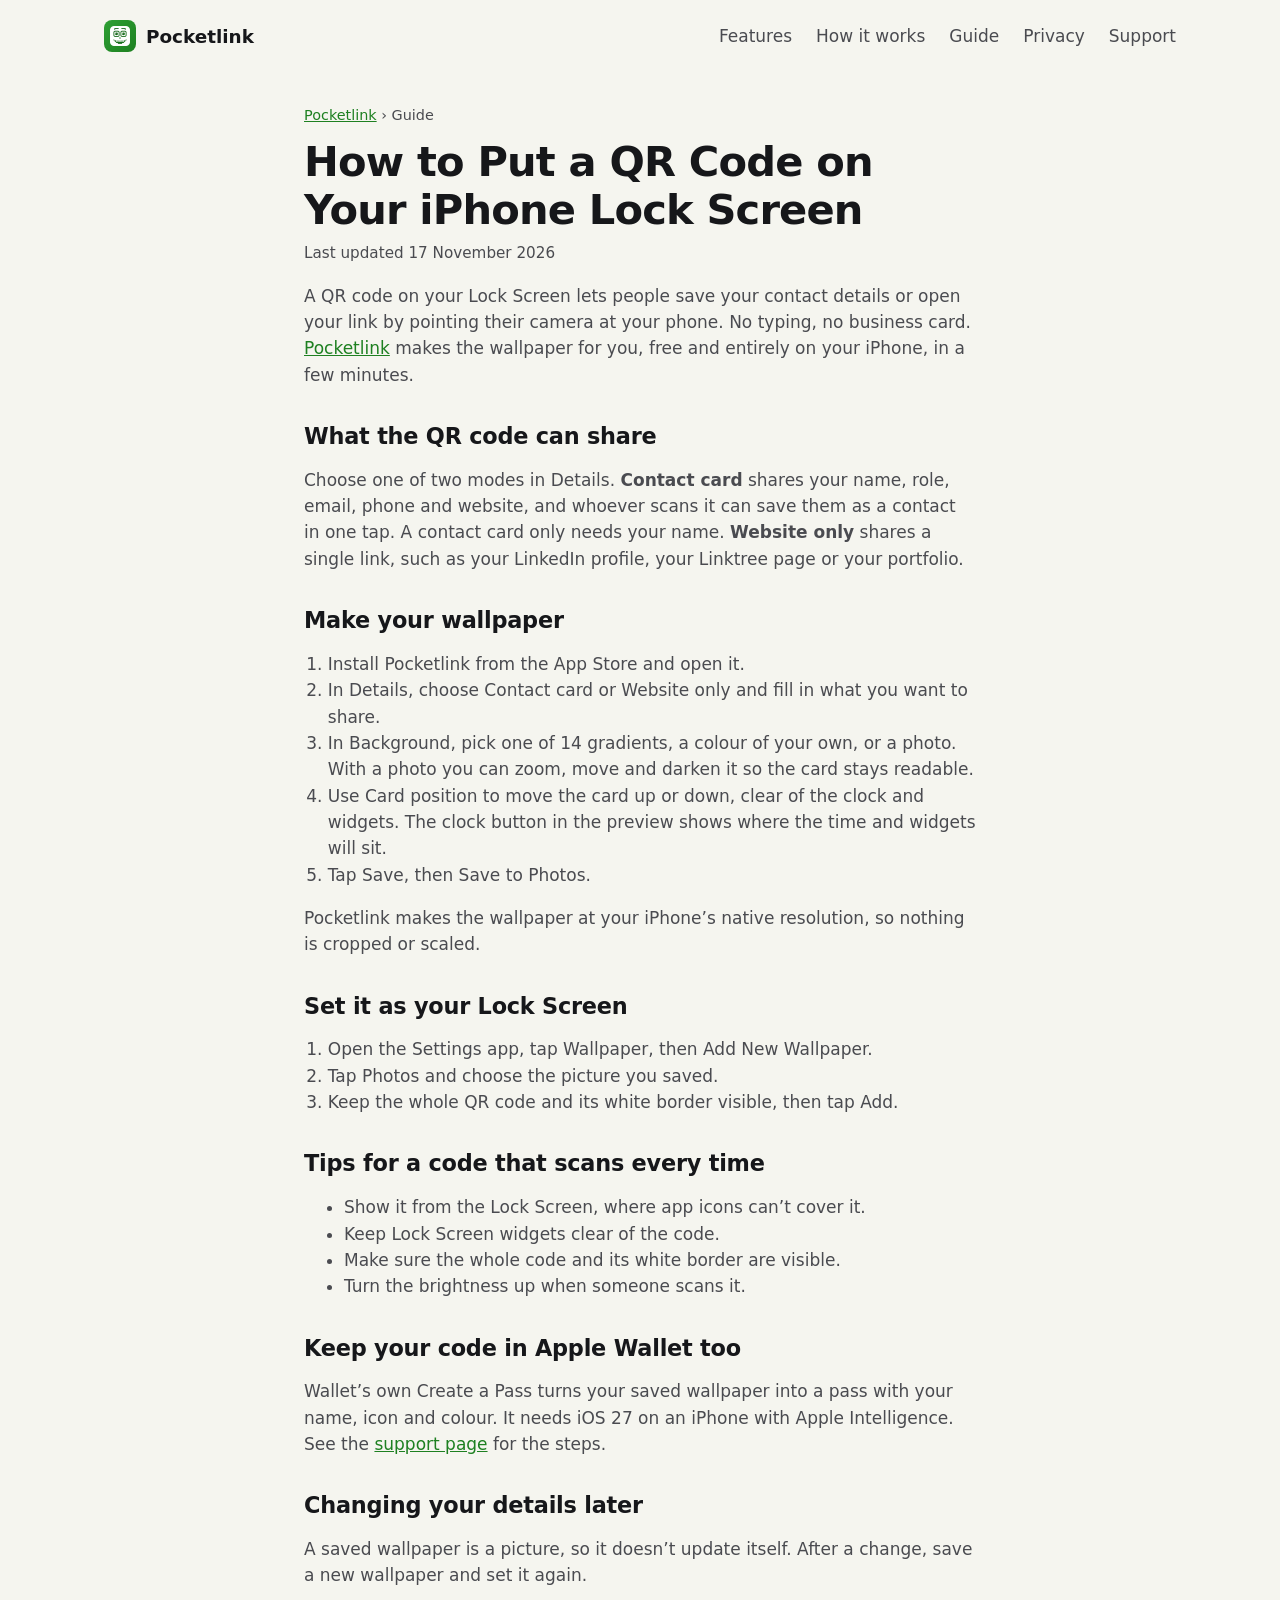
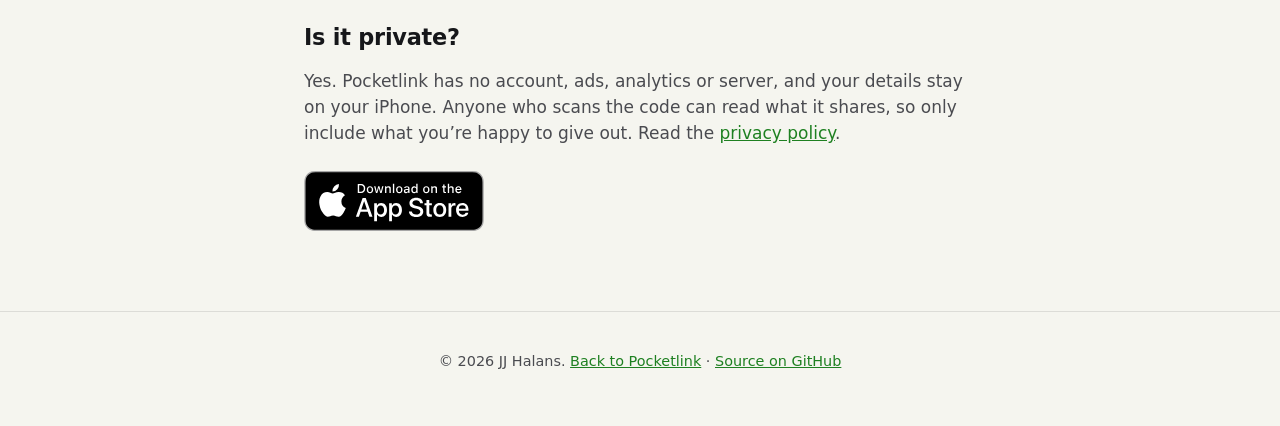
==== guide.html @ 82aa14ca "Add 404 page, guide, support page updates, and SEO enhancements" ====
<!doctype html>
<html lang="en">
<head>
  <meta charset="utf-8">
  <meta name="viewport" content="width=device-width, initial-scale=1">
  <title>How to Put a QR Code on Your iPhone Lock Screen · Pocketlink</title>
  <meta name="description" content="Make a Lock Screen wallpaper with a QR code that shares your contact card or link, then set it as your iPhone wallpaper. Free with Pocketlink.">
  <link rel="canonical" href="https://halans.github.io/Pocketlink/guide.html">
  <meta name="color-scheme" content="light dark">
  <meta property="og:type" content="website">
  <meta property="og:site_name" content="Pocketlink">
  <meta property="og:title" content="How to Put a QR Code on Your iPhone Lock Screen · Pocketlink">
  <meta property="og:description" content="Make a Lock Screen wallpaper with a QR code that shares your contact card or link, then set it as your iPhone wallpaper. Free with Pocketlink.">
  <meta property="og:url" content="https://halans.github.io/Pocketlink/guide.html">
  <meta property="og:image" content="https://halans.github.io/Pocketlink/assets/og-image.png">
  <meta property="og:image:width" content="1200">
  <meta property="og:image:height" content="630">
  <meta property="og:image:alt" content="Pocketlink: your contact card on your Lock Screen. A wallpaper with a QR code, shown in the app on iPhone.">
  <meta name="twitter:card" content="summary_large_image">
  <link rel="icon" href="favicon.ico" sizes="48x48">
  <link rel="icon" href="assets/favicon-96.png" type="image/png" sizes="96x96">
  <link rel="apple-touch-icon" href="assets/apple-touch-icon.png">
  <link rel="stylesheet" href="styles.css">
</head>
<body>
  <a class="skip-link" href="#main">Skip to content</a>

  <header class="site-header">
    <a class="brand" href="./" aria-label="Pocketlink home">
      <img src="assets/icon-512.png" alt="" width="32" height="32">
      <span>Pocketlink</span>
    </a>
    <nav aria-label="Page">
      <a href="./#features">Features</a>
      <a href="./#how">How it works</a>
      <a href="guide.html" aria-current="page">Guide</a>
      <a href="privacy.html">Privacy</a>
      <a href="support.html">Support</a>
    </nav>
  </header>

  <main id="main" class="prose">
    <p class="breadcrumb"><a href="./">Pocketlink</a> › Guide</p>
    <h1>How to Put a QR Code on Your iPhone Lock Screen</h1>
    <p class="updated">Last updated 17 November 2026</p>

    <p>A QR code on your Lock Screen lets people save your contact details or open your link by pointing their camera at your phone. No typing, no business card. <a href="https://apps.apple.com/app/pocketlink/id6835361992">Pocketlink</a> makes the wallpaper for you, free and entirely on your iPhone, in a few minutes.</p>

    <h2>What the QR code can share</h2>
    <p>Choose one of two modes in Details. <strong>Contact card</strong> shares your name, role, email, phone and website, and whoever scans it can save them as a contact in one tap. A contact card only needs your name. <strong>Website only</strong> shares a single link, such as your LinkedIn profile, your Linktree page or your portfolio.</p>

    <h2>Make your wallpaper</h2>
    <ol>
      <li>Install Pocketlink from the App Store and open it.</li>
      <li>In Details, choose Contact card or Website only and fill in what you want to share.</li>
      <li>In Background, pick one of 14 gradients, a colour of your own, or a photo. With a photo you can zoom, move and darken it so the card stays readable.</li>
      <li>Use Card position to move the card up or down, clear of the clock and widgets. The clock button in the preview shows where the time and widgets will sit.</li>
      <li>Tap Save, then Save to Photos.</li>
    </ol>
    <p>Pocketlink makes the wallpaper at your iPhone’s native resolution, so nothing is cropped or scaled.</p>

    <h2>Set it as your Lock Screen</h2>
    <ol>
      <li>Open the Settings app, tap Wallpaper, then Add New Wallpaper.</li>
      <li>Tap Photos and choose the picture you saved.</li>
      <li>Keep the whole QR code and its white border visible, then tap Add.</li>
    </ol>

    <h2>Tips for a code that scans every time</h2>
    <ul>
      <li>Show it from the Lock Screen, where app icons can’t cover it.</li>
      <li>Keep Lock Screen widgets clear of the code.</li>
      <li>Make sure the whole code and its white border are visible.</li>
      <li>Turn the brightness up when someone scans it.</li>
    </ul>

    <h2>Keep your code in Apple Wallet too</h2>
    <p>Wallet’s own Create a Pass turns your saved wallpaper into a pass with your name, icon and colour. It needs iOS 27 on an iPhone with Apple Intelligence. See the <a href="support.html">support page</a> for the steps.</p>

    <h2>Changing your details later</h2>
    <p>A saved wallpaper is a picture, so it doesn’t update itself. After a change, save a new wallpaper and set it again.</p>

    <h2>Is it private?</h2>
    <p>Yes. Pocketlink has no account, ads, analytics or server, and your details stay on your iPhone. Anyone who scans the code can read what it shares, so only include what you’re happy to give out. Read the <a href="privacy.html">privacy policy</a>.</p>

    <div class="cta">
      <a class="app-store-badge" href="https://apps.apple.com/app/pocketlink/id6835361992">
        <picture>
          <source srcset="assets/app-store-badge-white.svg" media="(prefers-color-scheme: dark)">
          <img src="assets/app-store-badge-black.svg" alt="Download on the App Store" width="180" height="60">
        </picture>
      </a>
    </div>
  </main>

  <footer class="site-footer">
    <p>© 2026 JJ Halans. <a href="./">Back to Pocketlink</a> · <a href="https://github.com/halans/Pocketlink">Source on GitHub</a></p>
  </footer>
</body>
</html>
---- styles.css ----
/* Pocketlink landing page. Colours match the app's asset catalog, including its measured contrast:
   accent #1E8021 is 4.6:1 on the light page, #5BCB5F is 8.2:1 on charcoal. */
:root {
  --accent: #1E8021;
  --on-accent: #FFFFFF;
  --page: #F5F5EF;
  --surface: #FBFBF7;
  --text: #16171A;
  --text-secondary: #4A4B50;   /* 8.0:1 on the page */
  --hairline: rgba(0, 0, 0, 0.10);
  --shadow: 0 1px 2px rgba(0, 0, 0, 0.05), 0 8px 24px rgba(0, 0, 0, 0.06);
  --radius-small: 10px;
  --radius-medium: 14px;
  --radius-large: 20px;
  --radius-xlarge: 28px;
  --rounded: ui-rounded, "SF Pro Rounded", system-ui, -apple-system, "Segoe UI", sans-serif;
  --body: system-ui, -apple-system, "Segoe UI", Roboto, sans-serif;
  color-scheme: light dark;
}

@media (prefers-color-scheme: dark) {
  :root {
    --accent: #5BCB5F;
    --on-accent: #1C1D20;
    --page: #1C1D20;
    --surface: #2A2B2F;
    --text: #F2F2F4;
    --text-secondary: #B4B5BB;   /* 8.2:1 on charcoal */
    --hairline: rgba(255, 255, 255, 0.10);
    --shadow: 0 1px 2px rgba(0, 0, 0, 0.3), 0 8px 24px rgba(0, 0, 0, 0.3);
  }
}

*, *::before, *::after { box-sizing: border-box; }

html { scroll-behavior: smooth; }
@media (prefers-reduced-motion: reduce) { html { scroll-behavior: auto; } }

/* The tilted hero phone pokes past the edge on narrow screens; never let it widen the page. */
html, body { overflow-x: clip; }

body {
  margin: 0;
  background: var(--page);
  color: var(--text);
  font: 17px/1.55 var(--body);
  -webkit-font-smoothing: antialiased;
}

img { max-width: 100%; height: auto; display: block; }
picture { display: block; }

a { color: var(--accent); }
a:focus-visible, .skip-link:focus-visible {
  outline: 3px solid var(--accent);
  outline-offset: 3px;
  border-radius: 4px;
}

.skip-link {
  position: absolute; left: 16px; top: -48px;
  background: var(--surface); color: var(--text);
  padding: 8px 16px; border-radius: var(--radius-small);
  z-index: 10;
}
.skip-link:focus { top: 16px; }

h1, h2, h3 { font-family: var(--rounded); line-height: 1.15; margin: 0; }
h1 { font-size: clamp(2.25rem, 5vw, 3.5rem); font-weight: 800; letter-spacing: -0.02em; }
h2 { font-size: clamp(1.75rem, 3.2vw, 2.4rem); font-weight: 750; letter-spacing: -0.01em; text-align: center; }
h3 { font-size: 1.15rem; font-weight: 700; }

/* Header */
.site-header {
  display: flex; align-items: center; justify-content: space-between; gap: 16px;
  max-width: 1120px; margin: 0 auto; padding: 20px 24px;
}
.brand {
  display: inline-flex; align-items: center; gap: 10px;
  color: var(--text); text-decoration: none;
  font: 700 1.15rem var(--rounded);
}
.brand img { border-radius: 8px; }
.site-header nav { display: flex; gap: 24px; }
.site-header nav a { color: var(--text-secondary); text-decoration: none; font-weight: 500; }
.site-header nav a:hover { color: var(--text); }
@media (max-width: 560px) { .site-header nav a:not(:last-child) { display: none; } }

/* Hero */
.hero {
  display: grid; grid-template-columns: 1.05fr 1fr; align-items: center; gap: 48px;
  max-width: 1120px; margin: 0 auto; padding: 48px 24px 72px;
}
.eyebrow {
  font: 700 0.85rem var(--rounded); letter-spacing: 0.08em; text-transform: uppercase;
  color: var(--accent); margin: 0 0 12px;
}
.lede { font-size: 1.2rem; color: var(--text-secondary); margin: 20px 0 28px; max-width: 34em; }
.cta { display: flex; flex-wrap: wrap; align-items: center; gap: 12px 20px; }
.cta-note { margin: 0; color: var(--text-secondary); font-size: 0.95rem; }

.app-store-badge { display: inline-block; line-height: 0; border-radius: 12px; }
.app-store-badge img { display: block; width: 180px; height: 60px; }
.app-store-badge:focus-visible { outline: 3px solid var(--accent); outline-offset: 4px; }

.hero-art { position: relative; min-height: 560px; }
.phone {
  margin: 0; position: absolute; width: 58%;
  border-radius: 38px; overflow: hidden;
  border: 8px solid #0E0F11;
  box-shadow: 0 24px 60px rgba(0, 0, 0, 0.22);
  background: #0E0F11;
}
.phone img { border-radius: 30px; }
.phone--front { left: 4%; top: 0; z-index: 2; }
.phone--back { right: 0; top: 64px; transform: rotate(4deg); opacity: 0.96; }

/* Sections */
.section { max-width: 1120px; margin: 0 auto; padding: 72px 24px; }
.section-lede { text-align: center; color: var(--text-secondary); margin: 12px auto 0; max-width: 36em; }

.features {
  list-style: none; margin: 40px 0 0; padding: 0;
  display: grid; grid-template-columns: repeat(3, 1fr); gap: 20px;
}
.card {
  background: var(--surface);
  border: 0.5px solid var(--hairline);
  border-radius: var(--radius-large);
  box-shadow: var(--shadow);
  padding: 24px;
}
.card svg {
  width: 32px; height: 32px; margin-bottom: 14px;
  fill: none; stroke: var(--accent); stroke-width: 1.8; stroke-linecap: round; stroke-linejoin: round;
}
.card p { color: var(--text-secondary); margin: 8px 0 0; }

.how { text-align: center; }
.steps {
  list-style: none; margin: 40px 0 0; padding: 0;
  display: grid; grid-template-columns: repeat(3, 1fr); gap: 20px; counter-reset: none;
}
.steps li { padding: 8px 16px; }
.step-number {
  display: inline-grid; place-items: center;
  width: 48px; height: 48px; border-radius: 50%;
  background: var(--accent); color: var(--on-accent);
  font: 800 1.3rem var(--rounded); margin-bottom: 14px;
}
.steps p { color: var(--text-secondary); margin: 8px auto 0; max-width: 22em; }

.showcase-art {
  display: flex; justify-content: center; align-items: flex-end; gap: 32px; flex-wrap: wrap;
  margin-top: 40px;
}
.showcase-art figure { margin: 0; text-align: center; }
.showcase-art img {
  border-radius: var(--radius-xlarge);
  box-shadow: var(--shadow);
  border: 0.5px solid var(--hairline);
}
.showcase-art figure:first-child img { width: 280px; }
.showcase-art figure:last-child img { width: 400px; }
.showcase-art figcaption { margin-top: 12px; color: var(--text-secondary); font: 600 0.95rem var(--rounded); }

.faq-list { display: grid; grid-template-columns: repeat(2, 1fr); gap: 20px; margin-top: 40px; }
.faq-list > div {
  background: var(--surface); border: 0.5px solid var(--hairline);
  border-radius: var(--radius-large); box-shadow: var(--shadow); padding: 24px;
}
.faq-list > div:last-child:nth-child(odd) { grid-column: 1 / -1; }
.faq-list p { color: var(--text-secondary); margin: 8px 0 0; }
.faq .section-lede { margin-top: 28px; }
@media (max-width: 700px) { .faq-list { grid-template-columns: 1fr; } }

.closing { text-align: center; display: grid; justify-items: center; gap: 20px; padding-bottom: 96px; }
.closing img { border-radius: 22px; box-shadow: var(--shadow); }

/* Footer */
.site-footer {
  border-top: 0.5px solid var(--hairline);
  text-align: center; color: var(--text-secondary); font-size: 0.9rem;
  padding: 32px 24px 48px;
}
.site-footer p { margin: 6px 0; }
.site-footer .fine { font-size: 0.8rem; }

/* Gentle entrance, only when motion is welcome. Movement only, never opacity, so the content is
   visible even where animations don't run. */
@media (prefers-reduced-motion: no-preference) {
  .hero-copy, .hero-art { animation: rise 0.6s ease-out; }
  @keyframes rise { from { transform: translateY(12px); } to { transform: none; } }
}

/* Smaller screens */
@media (max-width: 900px) {
  .hero { grid-template-columns: 1fr; text-align: center; padding-top: 24px; }
  .lede { margin-left: auto; margin-right: auto; }
  .cta { justify-content: center; }
  .hero-art { min-height: 0; height: 520px; max-width: 420px; margin: 0 auto; width: 100%; }
  .features, .steps { grid-template-columns: 1fr 1fr; }
}
@media (max-width: 600px) {
  .features, .steps { grid-template-columns: 1fr; }
  .hero-art { height: 460px; }
  .showcase-art figure:last-child img { width: 100%; }
}

/* Privacy page */
.prose { max-width: 720px; margin: 0 auto; padding: 32px 24px 80px; }
.prose h1 { font-size: clamp(2rem, 4vw, 2.6rem); margin-bottom: 8px; }
.prose h2 { text-align: left; font-size: 1.4rem; margin: 36px 0 8px; }
.prose h3 { font-size: 1.1rem; margin: 24px 0 4px; }
.prose p, .prose li { color: var(--text-secondary); }
.prose .updated { color: var(--text-secondary); font-size: 0.95rem; margin-top: 0; }

/* Guide and 404 */
.prose ol { padding-left: 1.4em; }
.prose .cta { margin-top: 24px; }
.prose .breadcrumb { font-size: 0.9rem; margin: 0 0 12px; color: var(--text-secondary); }
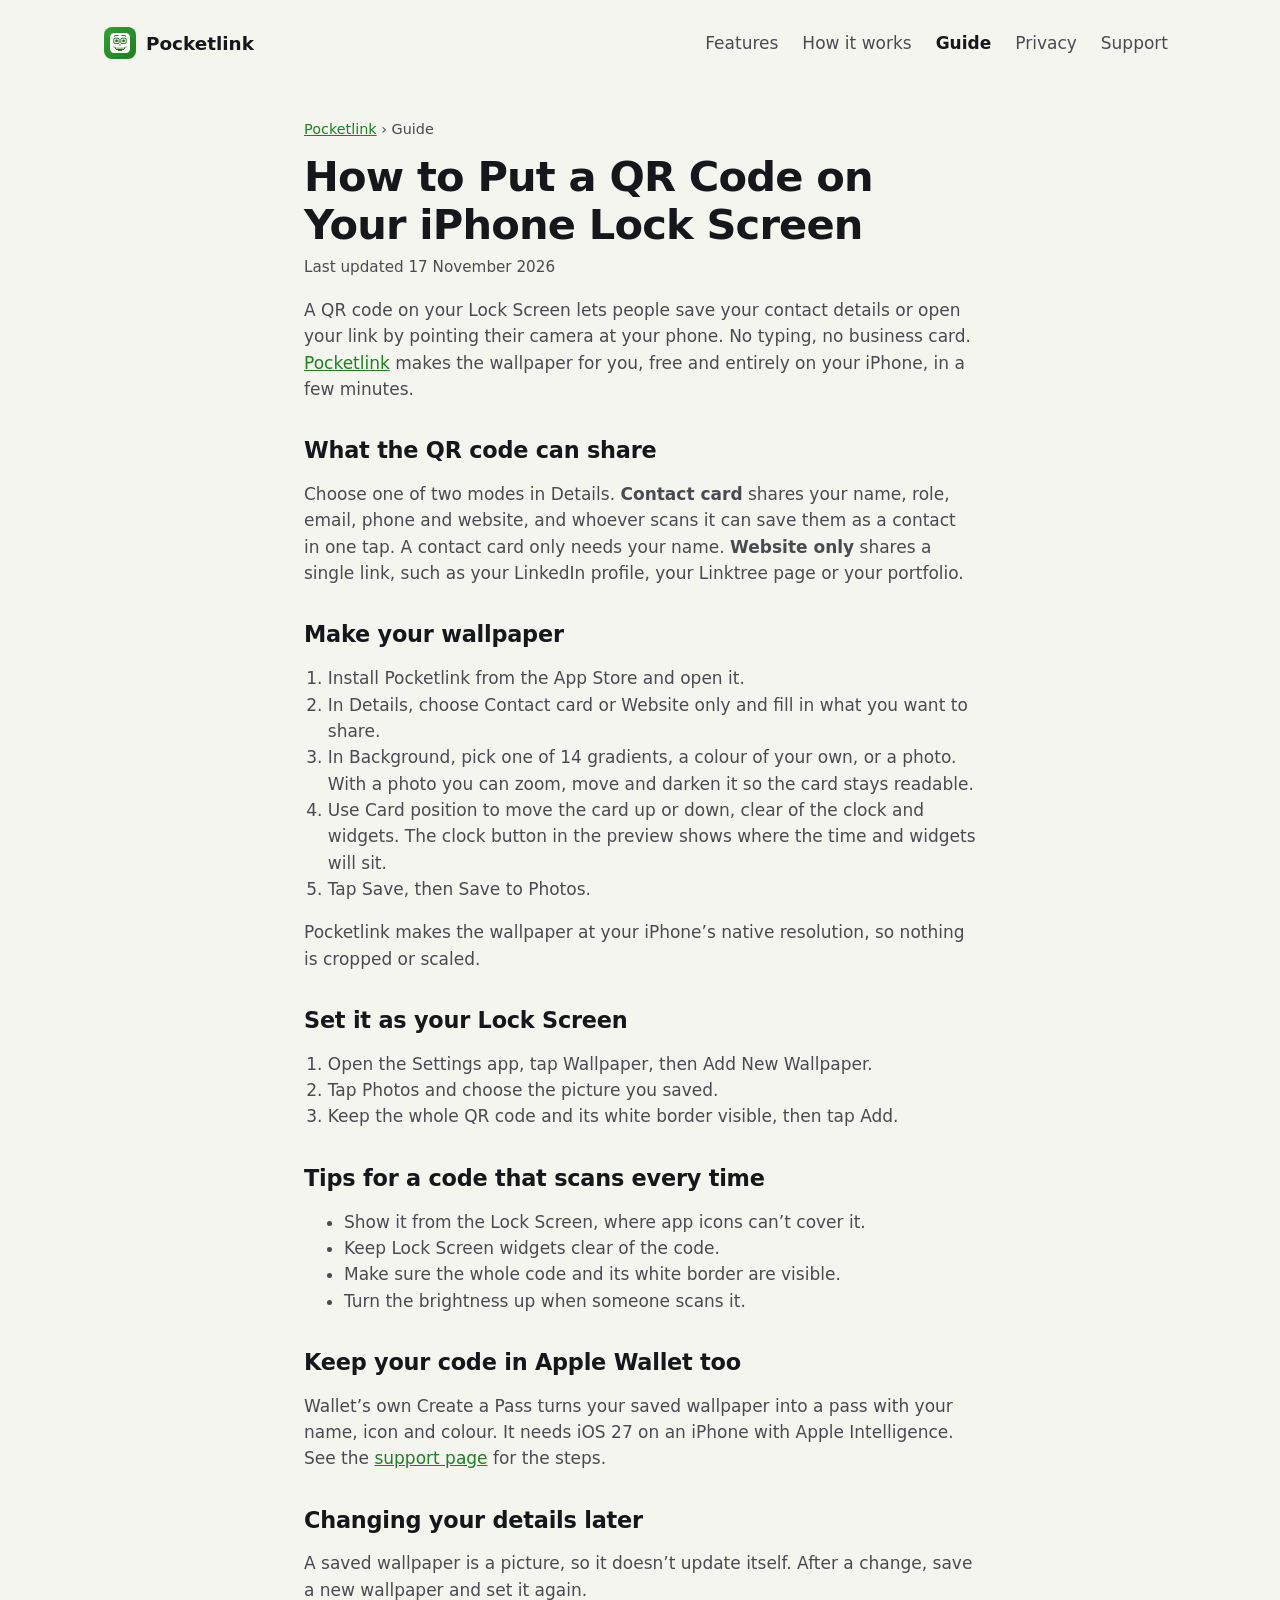
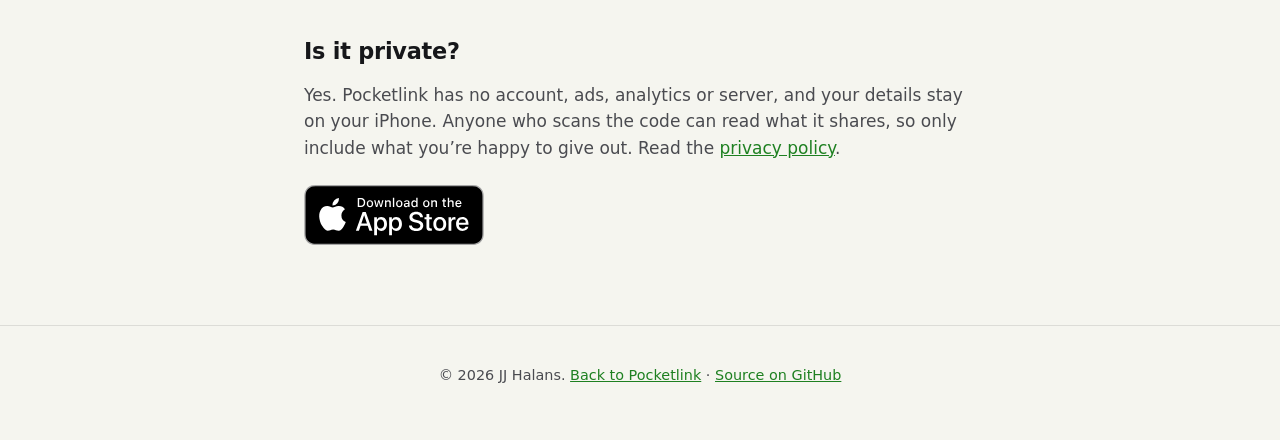
==== commit d28f7208: "Implement mobile navigation menu with JavaScript enhancements" ====
--- a/guide.html
+++ b/guide.html
@@ -21,6 +21,8 @@
   <link rel="icon" href="assets/favicon-96.png" type="image/png" sizes="96x96">
   <link rel="apple-touch-icon" href="assets/apple-touch-icon.png">
   <link rel="stylesheet" href="styles.css">
+  <script>document.documentElement.classList.add("js")</script>
+  <script src="nav.js" defer></script>
 </head>
 <body>
   <a class="skip-link" href="#main">Skip to content</a>
@@ -30,7 +32,10 @@
       <img src="assets/icon-512.png" alt="" width="32" height="32">
       <span>Pocketlink</span>
     </a>
-    <nav aria-label="Page">
+    <button class="nav-toggle" type="button" aria-expanded="false" aria-controls="site-nav" aria-label="Open menu">
+      <span aria-hidden="true"></span><span aria-hidden="true"></span><span aria-hidden="true"></span>
+    </button>
+    <nav id="site-nav" aria-label="Page">
       <a href="./#features">Features</a>
       <a href="./#how">How it works</a>
       <a href="guide.html" aria-current="page">Guide</a>
--- a/styles.css
+++ b/styles.css
@@ -81,10 +81,43 @@
   font: 700 1.15rem var(--rounded);
 }
 .brand img { border-radius: 8px; }
-.site-header nav { display: flex; gap: 24px; }
-.site-header nav a { color: var(--text-secondary); text-decoration: none; font-weight: 500; }
-.site-header nav a:hover { color: var(--text); }
-@media (max-width: 560px) { .site-header nav a:not(:last-child) { display: none; } }
+.site-header nav { display: flex; flex-wrap: wrap; gap: 0 8px; }
+.site-header nav a {
+  color: var(--text-secondary); text-decoration: none; font-weight: 500;
+  padding: 10px 8px; /* 44px-tall tap targets */
+}
+.site-header nav a:hover, .site-header nav a[aria-current="page"] { color: var(--text); }
+.site-header nav a[aria-current="page"] { font-weight: 700; }
+/* Menu button: phones only, and only when JavaScript can run it. */
+.nav-toggle {
+  display: none; position: relative; width: 44px; height: 44px; padding: 0; margin-right: -10px;
+  background: none; border: 0; border-radius: var(--radius-small); color: var(--text); cursor: pointer;
+}
+.nav-toggle:focus-visible { outline: 3px solid var(--accent); outline-offset: 2px; }
+.nav-toggle span {
+  position: absolute; left: 11px; width: 22px; height: 2px; border-radius: 1px; background: currentColor;
+  transition: transform 0.2s ease, opacity 0.2s ease;
+}
+.nav-toggle span:nth-child(1) { top: 14px; }
+.nav-toggle span:nth-child(2) { top: 21px; }
+.nav-toggle span:nth-child(3) { top: 28px; }
+.nav-toggle[aria-expanded="true"] span:nth-child(1) { transform: translateY(7px) rotate(45deg); }
+.nav-toggle[aria-expanded="true"] span:nth-child(2) { opacity: 0; }
+.nav-toggle[aria-expanded="true"] span:nth-child(3) { transform: translateY(-7px) rotate(-45deg); }
+@media (prefers-reduced-motion: reduce) { .nav-toggle span { transition: none; } }
+
+@media (max-width: 700px) {
+  .site-header { flex-wrap: wrap; padding: 12px 16px; gap: 0 16px; }
+  .site-header nav { flex-basis: 100%; margin: 0 -6px; gap: 0; }
+  .site-header nav a { padding: 10px 6px; font-size: 0.9rem; }   /* no-JS fallback: links in a row */
+
+  .js .nav-toggle { display: block; }
+  .js .site-header nav { display: none; flex-direction: column; margin: 8px 0 0; }
+  .js .site-header.is-open nav { display: flex; }
+  .js .site-header nav a {
+    padding: 14px 4px; font-size: 1.05rem; border-top: 0.5px solid var(--hairline);
+  }
+}
 
 /* Hero */
 .hero {
